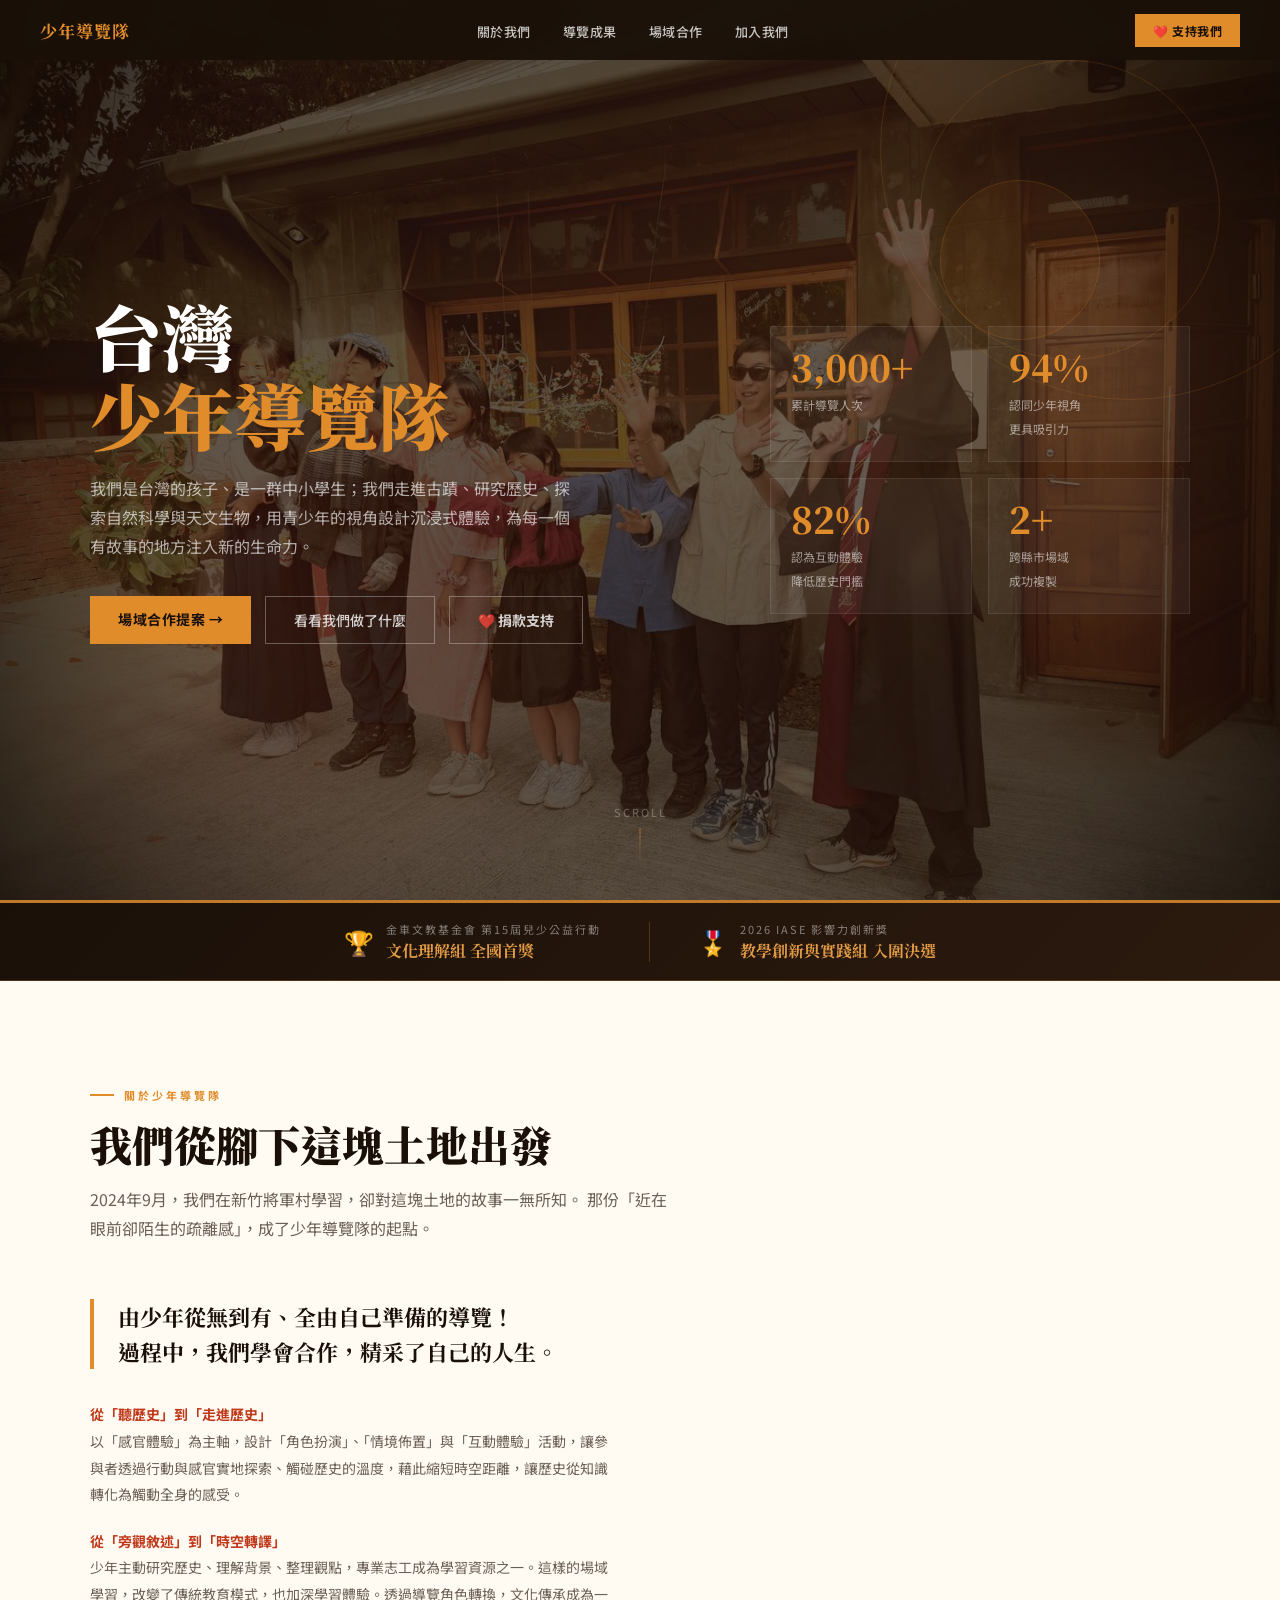
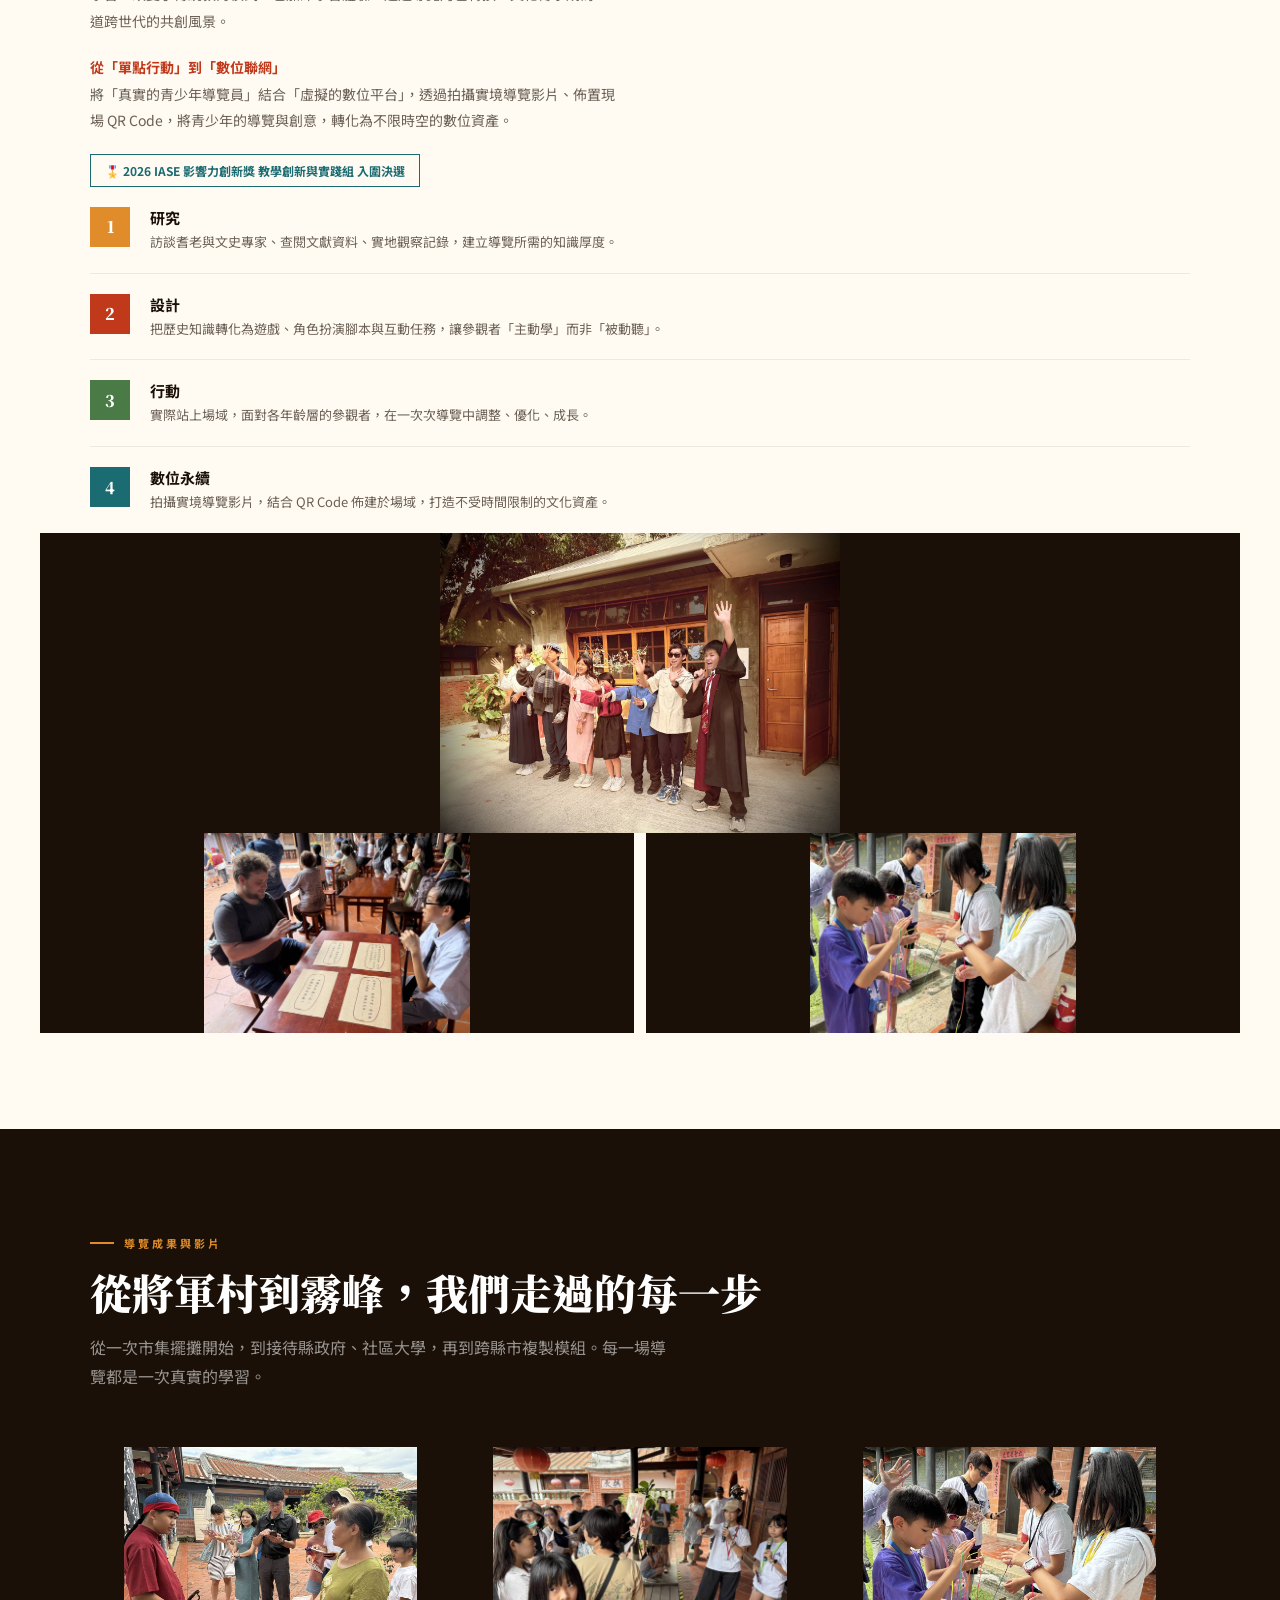
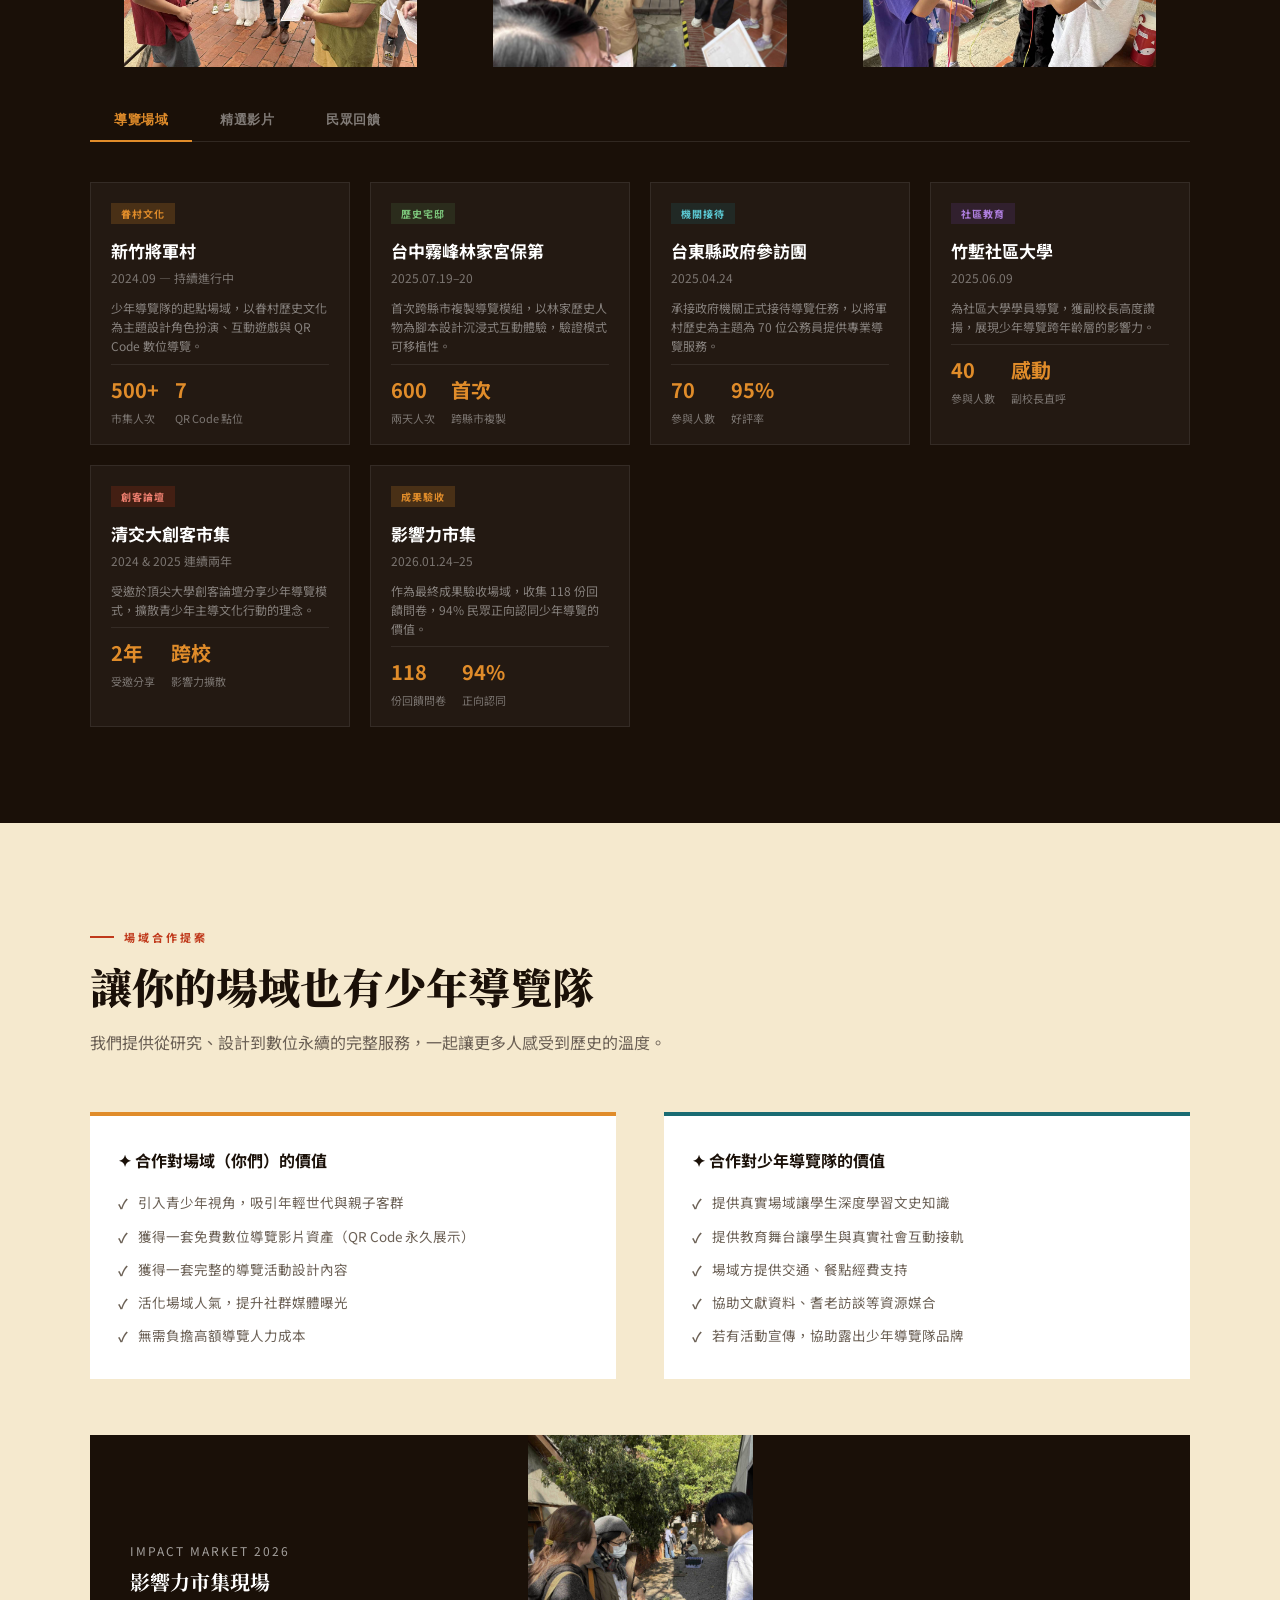
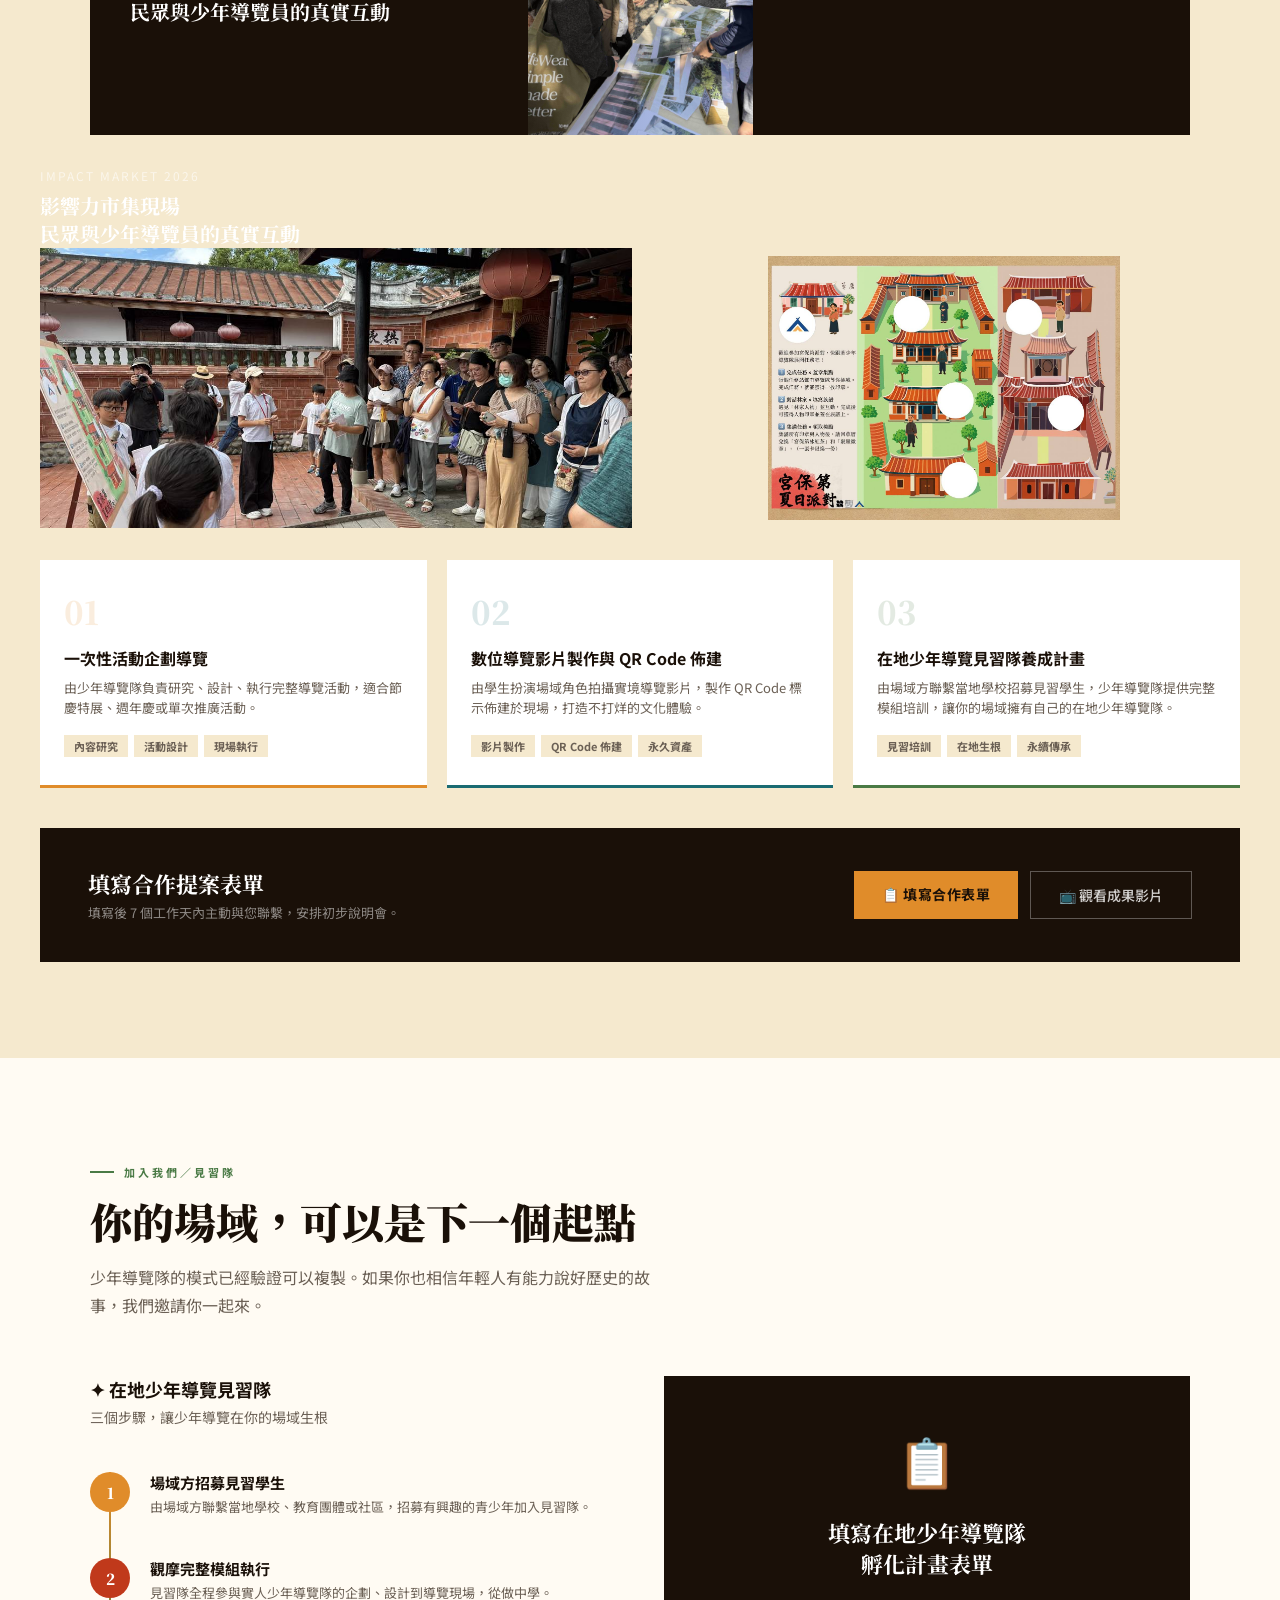
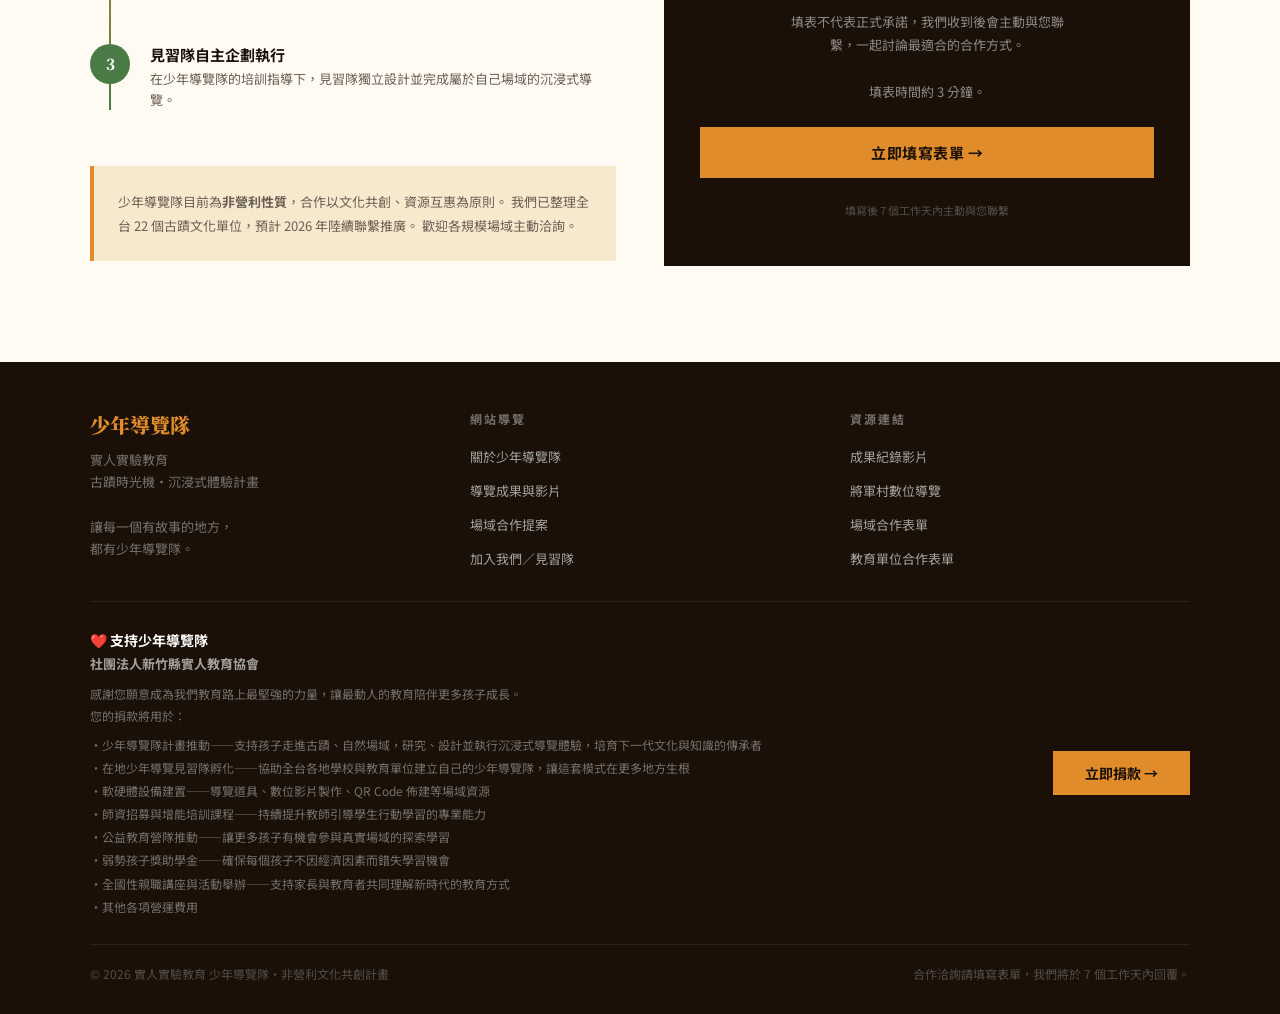
==== index_1.html @ b0af2f9e "Add files via upload" ====
<!DOCTYPE html>
<html lang="zh-Hant">
<head>
<meta charset="UTF-8">
<meta name="viewport" content="width=device-width, initial-scale=1.0">
<title>少年導覽隊｜古蹟時光機</title>
<link href="https://fonts.googleapis.com/css2?family=Noto+Serif+TC:wght@700;900&family=Noto+Sans+TC:wght@300;400;500;700&display=swap" rel="stylesheet">
<style>
:root {
  --ink:      #1A1008;
  --amber:    #E08C2A;
  --amber2:   #F5A623;
  --rust:     #C0391B;
  --sage:     #4A7A45;
  --teal:     #1A6B72;
  --sky:      #2A6FAA;
  --purple:   #6B3FA0;
  --sand:     #F5E9CE;
  --cream:    #FFFBF3;
  --white:    #FFFFFF;
  --gray:     #6B6055;
}

*{margin:0;padding:0;box-sizing:border-box;}
html{scroll-behavior:smooth;}

body{
  font-family:'Noto Sans TC',sans-serif;
  background:var(--cream);
  color:var(--ink);
  overflow-x:hidden;
}

/* ═══ NAV ═══ */
nav{
  position:fixed;top:0;left:0;right:0;z-index:100;
  background:rgba(26,16,8,0.95);
  backdrop-filter:blur(8px);
  display:flex;align-items:center;justify-content:space-between;
  padding:0 40px;height:60px;
}
.nav-logo{
  font-family:'Noto Serif TC',serif;
  font-size:17px;font-weight:700;
  color:var(--amber);
  letter-spacing:1px;
}
.nav-links{display:flex;gap:32px;list-style:none;}
.nav-links a{
  color:rgba(255,255,255,0.75);
  text-decoration:none;font-size:13px;font-weight:500;
  letter-spacing:0.5px;
  transition:color 0.2s;
}
.nav-links a:hover{color:var(--amber);}

/* ═══ HERO ═══ */
.hero{
  min-height:100vh;
  background:var(--ink);
  display:flex;align-items:center;
  position:relative;overflow:hidden;
  padding:100px 40px 60px;
}
.hero-bg{
  position:absolute;inset:0;
  background:
    radial-gradient(ellipse 60% 50% at 70% 40%, rgba(224,140,42,0.12) 0%, transparent 70%),
    radial-gradient(ellipse 40% 60% at 20% 70%, rgba(192,57,27,0.10) 0%, transparent 70%);
}
/* Decorative circles */
.hero-circle{
  position:absolute;border-radius:50%;
  border:1px solid rgba(224,140,42,0.15);
}
.hc1{width:500px;height:500px;right:-100px;top:-100px;}
.hc2{width:300px;height:300px;right:60px;top:60px;}
.hc3{width:160px;height:160px;right:180px;top:180px;background:rgba(224,140,42,0.06);}

.hero-inner{
  max-width:1100px;margin:0 auto;width:100%;
  display:grid;grid-template-columns:1fr 420px;gap:60px;align-items:center;
  position:relative;z-index:1;
}
.hero-kicker{
  display:inline-flex;align-items:center;gap:8px;
  background:rgba(224,140,42,0.15);
  border:1px solid rgba(224,140,42,0.3);
  color:var(--amber);
  font-size:12px;font-weight:700;letter-spacing:2px;
  padding:6px 16px;margin-bottom:24px;
}
.hero-kicker::before{content:'';width:6px;height:6px;background:var(--amber);border-radius:50%;animation:pulse 2s infinite;}
@keyframes pulse{0%,100%{opacity:1;transform:scale(1);}50%{opacity:0.5;transform:scale(0.8);}}

h1.hero-title{
  font-family:'Noto Serif TC',serif;
  font-size:clamp(44px,6vw,72px);
  font-weight:900;
  color:var(--white);
  line-height:1.1;
  margin-bottom:20px;
}
h1.hero-title em{
  font-style:normal;
  color:var(--amber);
  position:relative;
}
.hero-desc{
  font-size:16px;color:rgba(255,255,255,0.65);
  line-height:1.8;max-width:480px;margin-bottom:36px;
}
.hero-cta{display:flex;gap:14px;flex-wrap:wrap;}
.btn-primary{
  background:var(--amber);color:var(--ink);
  padding:13px 28px;font-size:14px;font-weight:700;
  text-decoration:none;letter-spacing:0.5px;
  transition:background 0.2s,transform 0.15s;
  display:inline-block;
}
.btn-primary:hover{background:var(--amber2);transform:translateY(-2px);}
.btn-outline{
  border:1.5px solid rgba(255,255,255,0.3);
  color:rgba(255,255,255,0.8);
  padding:13px 28px;font-size:14px;font-weight:500;
  text-decoration:none;
  transition:border-color 0.2s,color 0.2s;
  display:inline-block;
}
.btn-outline:hover{border-color:var(--amber);color:var(--amber);}

/* Stats right panel */
.hero-stats{
  display:grid;grid-template-columns:1fr 1fr;gap:16px;
}
.hero-stat{
  background:rgba(255,255,255,0.05);
  border:1px solid rgba(255,255,255,0.08);
  padding:22px 20px;
  transition:background 0.2s;
}
.hero-stat:hover{background:rgba(224,140,42,0.08);}
.hero-stat-num{
  font-family:'Noto Serif TC',serif;
  font-size:36px;font-weight:900;
  color:var(--amber);display:block;
  line-height:1;margin-bottom:6px;
}
.hero-stat-label{font-size:12px;color:rgba(255,255,255,0.55);line-height:1.4;}

/* scroll hint */
.scroll-hint{
  position:absolute;bottom:32px;left:50%;transform:translateX(-50%);
  display:flex;flex-direction:column;align-items:center;gap:8px;
  color:rgba(255,255,255,0.3);font-size:11px;letter-spacing:2px;
}
.scroll-arrow{width:1px;height:40px;background:linear-gradient(to bottom,rgba(224,140,42,0.6),transparent);animation:scrollDown 2s infinite;}
@keyframes scrollDown{0%{transform:scaleY(0);transform-origin:top;}50%{transform:scaleY(1);transform-origin:top;}100%{transform:scaleY(0);transform-origin:bottom;}}

/* ═══ SECTION COMMON ═══ */
section{padding:96px 40px;}
.section-inner{max-width:1100px;margin:0 auto;}
.section-eyebrow{
  display:inline-flex;align-items:center;gap:10px;
  font-size:11px;font-weight:700;letter-spacing:3px;
  text-transform:uppercase;margin-bottom:16px;
}
.section-eyebrow .line{width:24px;height:2px;}
h2.section-title{
  font-family:'Noto Serif TC',serif;
  font-size:clamp(28px,4vw,42px);font-weight:900;
  line-height:1.2;margin-bottom:16px;
}
.section-lead{
  font-size:16px;color:var(--gray);line-height:1.8;
  max-width:580px;margin-bottom:56px;
}

/* ═══ ABOUT ═══ */
#about{background:var(--cream);}
.about-grid{
  display:grid;grid-template-columns:1fr 1fr;gap:48px;align-items:start;
}
.about-quote{
  font-family:'Noto Serif TC',serif;
  font-size:22px;font-weight:700;
  color:var(--ink);line-height:1.6;
  border-left:4px solid var(--amber);
  padding-left:24px;margin-bottom:32px;
}
.about-text{font-size:14px;color:var(--gray);line-height:1.9;margin-bottom:20px;}
.module-flow{
  display:flex;flex-direction:column;gap:0;
}
.module-step{
  display:flex;gap:20px;align-items:flex-start;
  padding:20px 0;
  border-bottom:1px solid rgba(0,0,0,0.07);
}
.module-step:last-child{border-bottom:none;}
.step-num{
  width:40px;height:40px;
  display:flex;align-items:center;justify-content:center;
  font-family:'Noto Serif TC',serif;font-size:16px;font-weight:900;
  flex-shrink:0;color:var(--white);
}
.step-body h4{font-size:15px;font-weight:700;margin-bottom:4px;}
.step-body p{font-size:13px;color:var(--gray);line-height:1.6;}

.award-chips{display:flex;flex-wrap:wrap;gap:10px;margin-top:32px;}
.chip{
  display:inline-flex;align-items:center;gap:6px;
  padding:7px 14px;font-size:12px;font-weight:700;
  border:1.5px solid;
}

/* ═══ RESULTS ═══ */
#results{background:var(--ink);color:var(--white);}
#results .section-lead{color:rgba(255,255,255,0.55);}
#results h2.section-title{color:var(--white);}

.results-tabs{
  display:flex;gap:4px;margin-bottom:40px;
  border-bottom:1px solid rgba(255,255,255,0.1);
}
.tab-btn{
  padding:12px 24px;font-size:13px;font-weight:700;
  background:transparent;border:none;cursor:pointer;
  color:rgba(255,255,255,0.45);letter-spacing:0.5px;
  position:relative;transition:color 0.2s;
}
.tab-btn.active{color:var(--amber);}
.tab-btn.active::after{
  content:'';position:absolute;bottom:-1px;left:0;right:0;
  height:2px;background:var(--amber);
}
.tab-content{display:none;}
.tab-content.active{display:block;}

.venue-grid{
  display:grid;grid-template-columns:repeat(auto-fill,minmax(240px,1fr));
  gap:20px;
}
.venue-card{
  background:rgba(255,255,255,0.04);
  border:1px solid rgba(255,255,255,0.08);
  padding:16px 20px;
  transition:background 0.2s,border-color 0.2s;
}
.venue-card:hover{background:rgba(224,140,42,0.08);border-color:rgba(224,140,42,0.3);}
.venue-tag{
  display:inline-block;
  font-size:10px;font-weight:700;letter-spacing:1px;
  padding:3px 10px;margin-bottom:14px;
}
.venue-card h3{font-size:17px;font-weight:700;color:var(--white);margin-bottom:6px;}
.venue-card .meta{font-size:12px;color:rgba(255,255,255,0.4);margin-bottom:12px;}
.venue-stat{
  display:flex;gap:16px;
  padding-top:10px;border-top:1px solid rgba(255,255,255,0.08);
}
.vs-item .num{font-size:20px;font-weight:700;color:var(--amber);display:block;}
.vs-item .lbl{font-size:11px;color:rgba(255,255,255,0.4);}

.video-grid{
  display:grid;grid-template-columns:repeat(auto-fill,minmax(220px,1fr));
  gap:16px;
}
.video-card{
  background:rgba(255,255,255,0.04);
  border:1px solid rgba(255,255,255,0.08);
  overflow:hidden;
  transition:transform 0.2s,border-color 0.2s;
}
.video-card:hover{transform:translateY(-4px);border-color:rgba(224,140,42,0.4);}
.video-thumb{
  height:110px;
  display:flex;align-items:center;justify-content:center;
  font-size:32px;
  position:relative;
}
.video-thumb::after{
  content:'▶';
  position:absolute;
  width:38px;height:38px;
  background:rgba(224,140,42,0.85);
  display:flex;align-items:center;justify-content:center;
  font-size:13px;color:var(--ink);
  border-radius:50%;
}
.video-info{padding:14px 16px;}
.video-info h4{font-size:13px;font-weight:700;color:var(--white);margin-bottom:4px;}
.video-info a{font-size:11px;color:var(--amber);text-decoration:none;}

.feedback-row{
  display:grid;grid-template-columns:1fr 1fr 1fr;gap:16px;
}
.feedback-card{
  background:rgba(255,255,255,0.04);
  border:1px solid rgba(255,255,255,0.08);
  padding:24px;
}
.feedback-card blockquote{
  font-size:14px;color:rgba(255,255,255,0.75);
  line-height:1.7;font-style:italic;margin-bottom:14px;
}
.feedback-card cite{font-size:12px;color:rgba(255,255,255,0.35);font-style:normal;}

/* ═══ PARTNER ═══ */
#partner{background:var(--sand);}
.partner-intro{
  display:grid;grid-template-columns:1fr 1fr;gap:48px;margin-bottom:56px;
}
.benefit-block{
  background:var(--white);
  padding:32px 28px;
  border-top:4px solid;
}
.benefit-block h3{font-size:16px;font-weight:700;margin-bottom:20px;}
.benefit-list{list-style:none;display:flex;flex-direction:column;gap:12px;}
.benefit-list li{
  display:flex;gap:10px;align-items:flex-start;
  font-size:13.5px;color:var(--gray);line-height:1.5;
}
.benefit-list li::before{
  content:'✓';font-weight:700;flex-shrink:0;margin-top:1px;
}

.form-types{
  display:grid;grid-template-columns:repeat(3,1fr);gap:20px;
  margin-bottom:40px;
}
.form-type-card{
  background:var(--white);
  padding:28px 24px;
  border-bottom:3px solid;
  transition:transform 0.2s,box-shadow 0.2s;
}
.form-type-card:hover{transform:translateY(-4px);box-shadow:0 12px 32px rgba(0,0,0,0.1);}
.ftype-num{
  font-family:'Noto Serif TC',serif;
  font-size:32px;font-weight:900;
  opacity:0.15;margin-bottom:12px;display:block;
}
.form-type-card h3{font-size:16px;font-weight:700;margin-bottom:8px;}
.form-type-card p{font-size:13px;color:var(--gray);line-height:1.6;}
.form-type-card .tags{display:flex;flex-wrap:wrap;gap:6px;margin-top:16px;}
.form-type-card .tag{
  font-size:11px;font-weight:700;
  padding:3px 10px;background:var(--sand);
  color:var(--gray);
}

.cta-bar{
  background:var(--ink);
  padding:40px 48px;
  display:flex;align-items:center;justify-content:space-between;
  flex-wrap:wrap;gap:20px;
}
.cta-bar h3{
  font-family:'Noto Serif TC',serif;
  font-size:22px;font-weight:700;
  color:var(--white);
}
.cta-bar p{font-size:13px;color:rgba(255,255,255,0.5);margin-top:4px;}
.cta-bar-btns{display:flex;gap:12px;flex-wrap:wrap;}

/* ═══ JOIN ═══ */
#join{background:var(--cream);}
.join-grid{
  display:grid;grid-template-columns:1fr 1fr;gap:48px;align-items:start;
}
.seedling-steps{
  display:flex;flex-direction:column;gap:0;
  position:relative;
}
.seedling-steps::before{
  content:'';
  position:absolute;left:19px;top:20px;bottom:20px;
  width:2px;background:linear-gradient(to bottom,var(--amber),var(--sage));
}
.seed-step{
  display:flex;gap:20px;align-items:flex-start;
  padding:20px 0;position:relative;
}
.seed-num{
  width:40px;height:40px;border-radius:50%;
  display:flex;align-items:center;justify-content:center;
  font-size:15px;font-weight:900;color:var(--white);
  flex-shrink:0;position:relative;z-index:1;
  font-family:'Noto Serif TC',serif;
}
.seed-body h4{font-size:15px;font-weight:700;margin-bottom:4px;}
.seed-body p{font-size:13px;color:var(--gray);line-height:1.6;}

.join-right{
  background:var(--ink);
  padding:36px 32px;
  position:sticky;top:80px;
}
.join-right h3{
  font-family:'Noto Serif TC',serif;
  font-size:20px;font-weight:700;color:var(--white);margin-bottom:6px;
}
.join-right .sub{font-size:13px;color:rgba(255,255,255,0.45);margin-bottom:28px;}
.join-form-field{margin-bottom:16px;}
.join-form-field label{
  display:block;font-size:12px;font-weight:700;
  color:rgba(255,255,255,0.5);letter-spacing:1px;margin-bottom:6px;
}
.join-form-field input,
.join-form-field select,
.join-form-field textarea{
  width:100%;background:rgba(255,255,255,0.06);
  border:1px solid rgba(255,255,255,0.12);
  color:var(--white);font-size:14px;
  font-family:'Noto Sans TC',sans-serif;
  padding:10px 14px;outline:none;
  transition:border-color 0.2s;
}
.join-form-field input:focus,
.join-form-field select:focus,
.join-form-field textarea:focus{border-color:var(--amber);}
.join-form-field select option{background:var(--ink);}
.join-form-field textarea{height:80px;resize:vertical;}
.form-submit{
  width:100%;padding:13px;
  background:var(--amber);color:var(--ink);
  font-size:15px;font-weight:700;
  border:none;cursor:pointer;
  font-family:'Noto Sans TC',sans-serif;
  transition:background 0.2s;margin-top:4px;
}
.form-submit:hover{background:var(--amber2);}
.form-note{font-size:11px;color:rgba(255,255,255,0.3);text-align:center;margin-top:12px;}

/* ═══ FOOTER ═══ */
footer{
  background:var(--ink);
  padding:48px 40px 32px;
}
.footer-inner{
  max-width:1100px;margin:0 auto;
  display:grid;grid-template-columns:1fr 1fr 1fr;gap:40px;
  padding-bottom:32px;
  border-bottom:1px solid rgba(255,255,255,0.08);
}
.footer-brand .logo{
  font-family:'Noto Serif TC',serif;font-size:20px;font-weight:900;
  color:var(--amber);margin-bottom:10px;
}
.footer-brand p{font-size:13px;color:rgba(255,255,255,0.4);line-height:1.7;}
.footer-col h4{font-size:12px;font-weight:700;color:rgba(255,255,255,0.4);letter-spacing:2px;margin-bottom:16px;}
.footer-col ul{list-style:none;display:flex;flex-direction:column;gap:10px;}
.footer-col a{font-size:13px;color:rgba(255,255,255,0.6);text-decoration:none;transition:color 0.2s;}
.footer-col a:hover{color:var(--amber);}
.footer-bottom{
  max-width:1100px;margin:0 auto;
  padding-top:20px;
  display:flex;justify-content:space-between;align-items:center;
  flex-wrap:wrap;gap:8px;
}
.footer-bottom p{font-size:12px;color:rgba(255,255,255,0.25);}

/* ═══ RESPONSIVE ═══ */
@media(max-width:768px){
  nav{padding:0 20px;}
  .nav-links{display:none;}
  section{padding:64px 24px;}
  .hero{padding:80px 24px 60px;}
  .hero-inner,.about-grid,.partner-intro,.join-grid,.footer-inner{grid-template-columns:1fr;}
  .hero-stats{grid-template-columns:1fr 1fr;}
  .form-types{grid-template-columns:1fr;}
  .feedback-row{grid-template-columns:1fr;}
  .cta-bar{flex-direction:column;padding:28px 24px;}
  .join-right{position:static;}
}
</style>
</head>
<body>

<!-- NAV -->
<nav>
  <div class="nav-logo">少年導覽隊</div>
  <ul class="nav-links">
    <li><a href="#about">關於我們</a></li>
    <li><a href="#results">導覽成果</a></li>
    <li><a href="#partner">場域合作</a></li>
    <li><a href="#join">加入我們</a></li>
  </ul>
  <a href="https://www.surveycake.com/s/ayPAY?utm_id=97758_v0_s00_e233_tv2_tp1_a1den5ez9v5f9m" target="_blank" style="background:var(--amber);color:var(--ink);padding:8px 18px;font-size:12px;font-weight:700;text-decoration:none;letter-spacing:0.5px;white-space:nowrap;transition:background 0.2s;" onmouseover="this.style.background='#F5A623'" onmouseout="this.style.background='var(--amber)'">❤️ 支持我們</a>
</nav>

<!-- HERO -->
<section class="hero">
  <div class="hero-bg"></div>
  <div class="hero-photo" style="position:absolute;inset:0;background:url([data-uri]) center 30%/cover no-repeat;opacity:0.28;"></div>
  <div class="hero-circle hc1"></div>
  <div class="hero-circle hc2"></div>
  <div class="hero-circle hc3"></div>

  <div class="hero-inner">
    <div class="hero-left">
      
      <h1 class="hero-title">
        台灣<br><em>少年導覽隊</em>
      </h1>
      <p class="hero-desc">
        我們是台灣的孩子、是一群中小學生；我們走進古蹟、研究歷史、探索自然科學與天文生物，用青少年的視角設計沉浸式體驗，為每一個有故事的地方注入新的生命力。
      </p>
      <div class="hero-cta">
        <a href="#partner" class="btn-primary">場域合作提案 →</a>
        <a href="#results" class="btn-outline">看看我們做了什麼</a>
        <a href="https://www.surveycake.com/s/ayPAY?utm_id=97758_v0_s00_e233_tv2_tp1_a1den5ez9v5f9m" target="_blank" style="display:inline-block;padding:13px 28px;font-size:14px;font-weight:700;text-decoration:none;background:transparent;border:1.5px solid rgba(255,255,255,0.3);color:rgba(255,255,255,0.8);transition:border-color 0.2s,color 0.2s;" onmouseover="this.style.borderColor='#E08C2A';this.style.color='#E08C2A'" onmouseout="this.style.borderColor='rgba(255,255,255,0.3)';this.style.color='rgba(255,255,255,0.8)'">❤️ 捐款支持</a>
      </div>
    </div>
    <div class="hero-stats">
      <div class="hero-stat">
        <span class="hero-stat-num">3,000+</span>
        <span class="hero-stat-label">累計導覽人次</span>
      </div>
      <div class="hero-stat">
        <span class="hero-stat-num">94%</span>
        <span class="hero-stat-label">認同少年視角<br>更具吸引力</span>
      </div>
      <div class="hero-stat">
        <span class="hero-stat-num">82%</span>
        <span class="hero-stat-label">認為互動體驗<br>降低歷史門檻</span>
      </div>
      <div class="hero-stat">
        <span class="hero-stat-num">2+</span>
        <span class="hero-stat-label">跨縣市場域<br>成功複製</span>
      </div>
    </div>
  </div>
  <div class="scroll-hint">
    <span>SCROLL</span>
    <div class="scroll-arrow"></div>
  </div>
</section>

<!-- AWARD BANNER -->
<div style="background:linear-gradient(135deg,#1a1008 0%,#2C1A0E 100%);border-top:3px solid #C17A2A;border-bottom:1px solid rgba(193,122,42,0.3);padding:18px 40px;">
  <div style="max-width:1100px;margin:0 auto;display:flex;align-items:center;justify-content:center;gap:48px;flex-wrap:wrap;">
    <div style="display:flex;align-items:center;gap:12px;">
      <span style="font-size:24px;">🏆</span>
      <div>
        <p style="font-size:11px;color:rgba(255,255,255,0.45);letter-spacing:2px;margin-bottom:2px;">金車文教基金會 第15屆兒少公益行動</p>
        <p style="font-size:16px;font-weight:700;color:#E09A45;font-family:'Noto Serif TC',serif;">文化理解組 全國首獎</p>
      </div>
    </div>
    <div style="width:1px;height:40px;background:rgba(193,122,42,0.3);"></div>
    <div style="display:flex;align-items:center;gap:12px;">
      <span style="font-size:24px;">🎖️</span>
      <div>
        <p style="font-size:11px;color:rgba(255,255,255,0.45);letter-spacing:2px;margin-bottom:2px;">2026 IASE 影響力創新獎</p>
        <p style="font-size:16px;font-weight:700;color:#E09A45;font-family:'Noto Serif TC',serif;">教學創新與實踐組 入圍決選</p>
      </div>
    </div>
  </div>
</div>

<!-- ABOUT -->
<section id="about">
  <div class="section-inner">
    <div class="section-eyebrow" style="color:var(--amber)">
      <div class="line" style="background:var(--amber)"></div>
      關於少年導覽隊
    </div>
    <h2 class="section-title">我們從腳下這塊土地出發</h2>
    <p class="section-lead">
      2024年9月，我們在新竹將軍村學習，卻對這塊土地的故事一無所知。
      那份「近在眼前卻陌生的疏離感」，成了少年導覽隊的起點。
    </p>

    <div class="about-grid" style="grid-template-columns:1fr 1fr;gap:40px;align-items:start;">
      <div>
        <div class="about-quote">
          由少年從無到有、全由自己準備的導覽！<br>過程中，我們學會合作，精采了自己的人生。
        </div>
        <p class="about-text">
          <strong style="color:var(--rust)">從「聽歷史」到「走進歷史」</strong><br>
          以「感官體驗」為主軸，設計「角色扮演」、「情境佈置」與「互動體驗」活動，讓參與者透過行動與感官實地探索、觸碰歷史的溫度，藉此縮短時空距離，讓歷史從知識轉化為觸動全身的感受。
        </p>
        <p class="about-text">
          <strong style="color:var(--rust)">從「旁觀敘述」到「時空轉譯」</strong><br>
          少年主動研究歷史、理解背景、整理觀點，專業志工成為學習資源之一。這樣的場域學習，改變了傳統教育模式，也加深學習體驗。透過導覽角色轉換，文化傳承成為一道跨世代的共創風景。
        </p>
        <p class="about-text">
          <strong style="color:var(--rust)">從「單點行動」到「數位聯網」</strong><br>
          將「真實的青少年導覽員」結合「虛擬的數位平台」，透過拍攝實境導覽影片、佈置現場 QR Code，將青少年的導覽與創意，轉化為不限時空的數位資產。
        </p>
          <div class="chip" style="border-color:var(--teal);color:var(--teal)">🎖️ 2026 IASE 影響力創新獎 教學創新與實踐組 入圍決選</div>
        </div>
      </div>

      <div class="module-flow">
        <div class="module-step">
          <div class="step-num" style="background:var(--amber)">1</div>
          <div class="step-body">
            <h4>研究</h4>
            <p>訪談耆老與文史專家、查閱文獻資料、實地觀察記錄，建立導覽所需的知識厚度。</p>
          </div>
        </div>
        <div class="module-step">
          <div class="step-num" style="background:var(--rust)">2</div>
          <div class="step-body">
            <h4>設計</h4>
            <p>把歷史知識轉化為遊戲、角色扮演腳本與互動任務，讓參觀者「主動學」而非「被動聽」。</p>
          </div>
        </div>
        <div class="module-step">
          <div class="step-num" style="background:var(--sage)">3</div>
          <div class="step-body">
            <h4>行動</h4>
            <p>實際站上場域，面對各年齡層的參觀者，在一次次導覽中調整、優化、成長。</p>
          </div>
        </div>
        <div class="module-step">
          <div class="step-num" style="background:var(--teal)">4</div>
          <div class="step-body">
            <h4>數位永續</h4>
            <p>拍攝實境導覽影片，結合 QR Code 佈建於場域，打造不受時間限制的文化資產。</p>
          </div>
        </div>
      </div>
    </div

      <div style="display:flex;flex-direction:column;gap:12px;">
        <div style="overflow:hidden;height:300px;background:#1a1008;">
          <img src="[data-uri]" alt="少年導覽隊穿著戲服揮手" style="width:100%;height:100%;object-fit:contain;object-position:center;">
        </div>
        <div style="display:grid;grid-template-columns:1fr 1fr;gap:12px;">
          <div style="overflow:hidden;height:200px;background:#1a1008;">
            <img src="[data-uri]" alt="外籍民眾與少年導覽員對話" style="width:100%;height:100%;object-fit:contain;object-position:center;">
          </div>
          <div style="overflow:hidden;height:200px;background:#1a1008;">
            <img src="[data-uri]" alt="少年與小朋友的互動遊戲" style="width:100%;height:100%;object-fit:contain;object-position:center;">
          </div>
        </div>
      </div>
    </div>
    </div>
    </div>
  </div>
</section>

<!-- RESULTS -->
<section id="results">
  <div class="section-inner">
    <div class="section-eyebrow" style="color:var(--amber)">
      <div class="line" style="background:var(--amber)"></div>
      導覽成果與影片
    </div>
    <h2 class="section-title">從將軍村到霧峰，我們走過的每一步</h2>
    <p class="section-lead">從一次市集擺攤開始，到接待縣政府、社區大學，再到跨縣市複製模組。每一場導覽都是一次真實的學習。</p>

    <!-- Photo strip -->
    <div style="display:grid;grid-template-columns:repeat(3,1fr);gap:8px;margin-bottom:32px;">
      <div style="overflow:hidden;height:220px;background:#1a1008;">
        <img src="[data-uri]" alt="霧峰宮保第庭院導覽" style="width:100%;height:100%;object-fit:contain;">
      </div>
      <div style="overflow:hidden;height:220px;background:#1a1008;">
        <img src="[data-uri]" alt="霧峰林家宮保第導覽大人潮" style="width:100%;height:100%;object-fit:contain;">
      </div>
      <div style="overflow:hidden;height:220px;background:#1a1008;">
        <img src="[data-uri]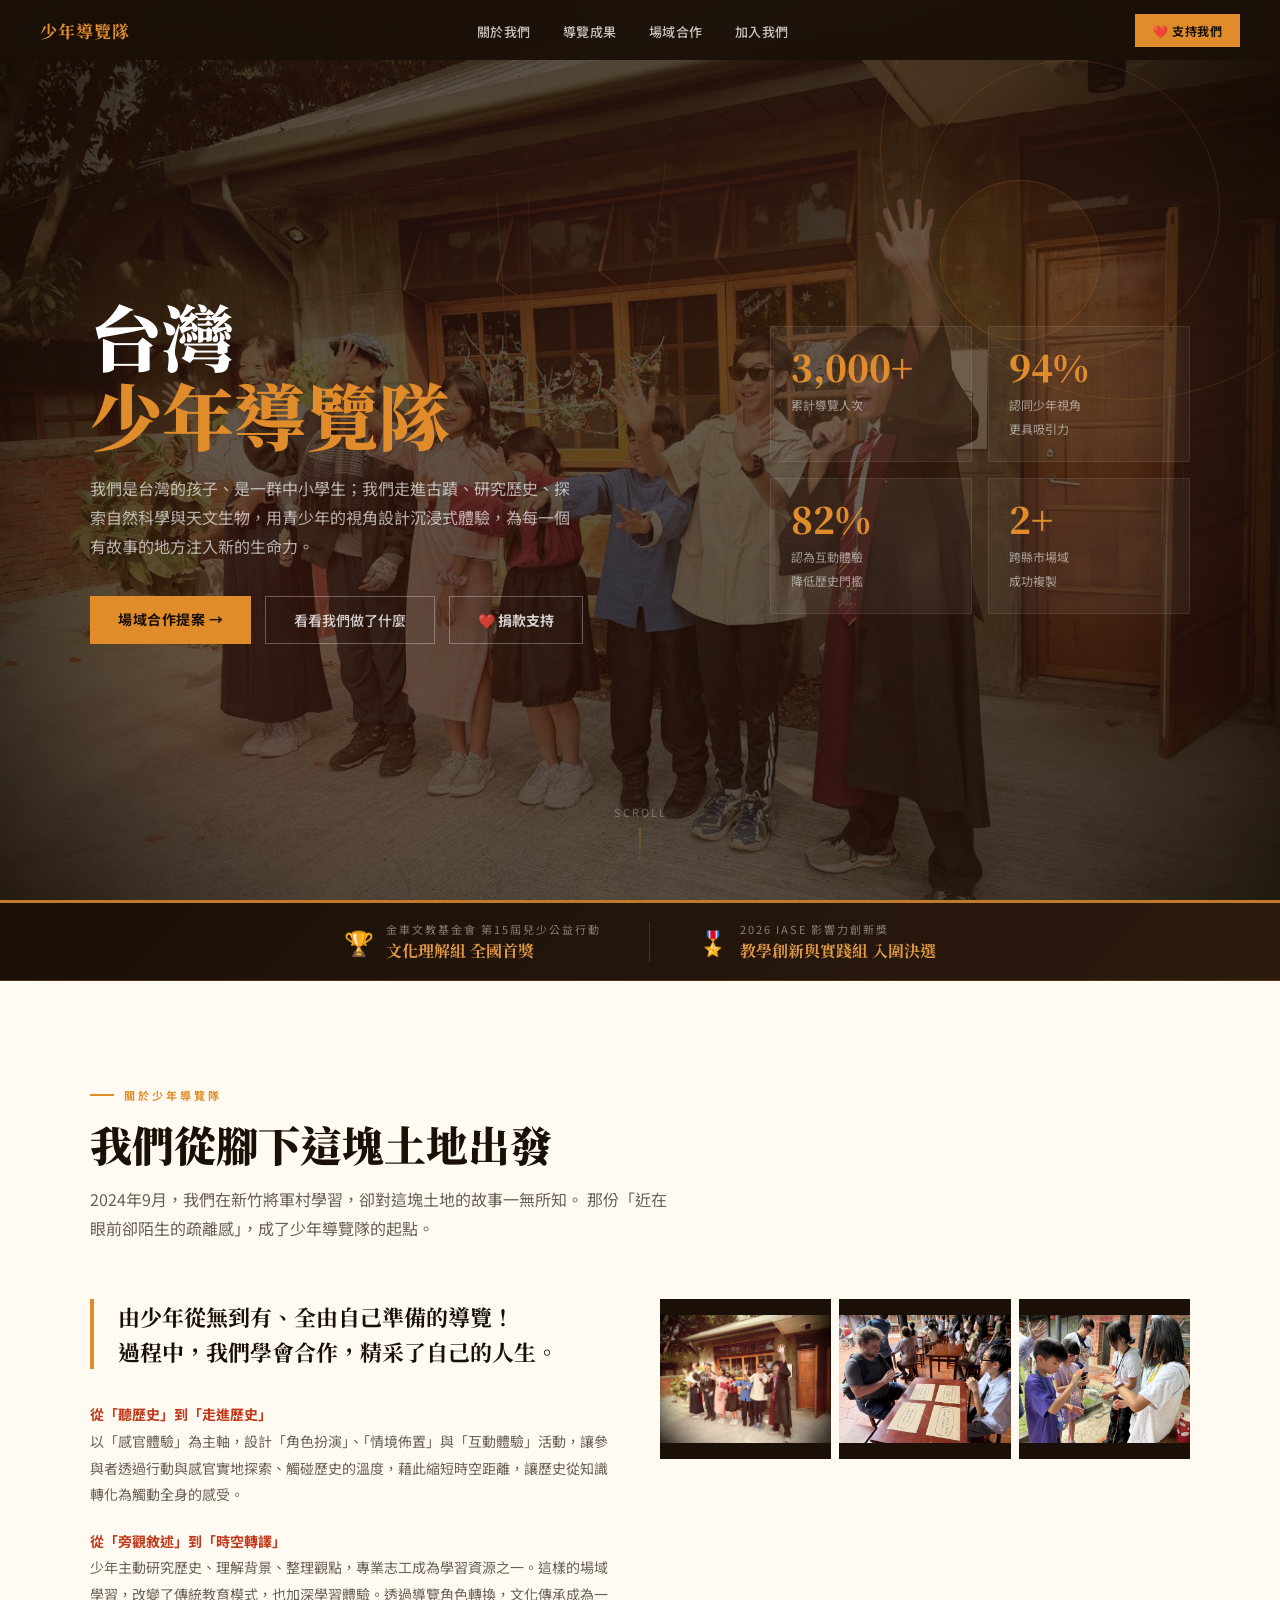
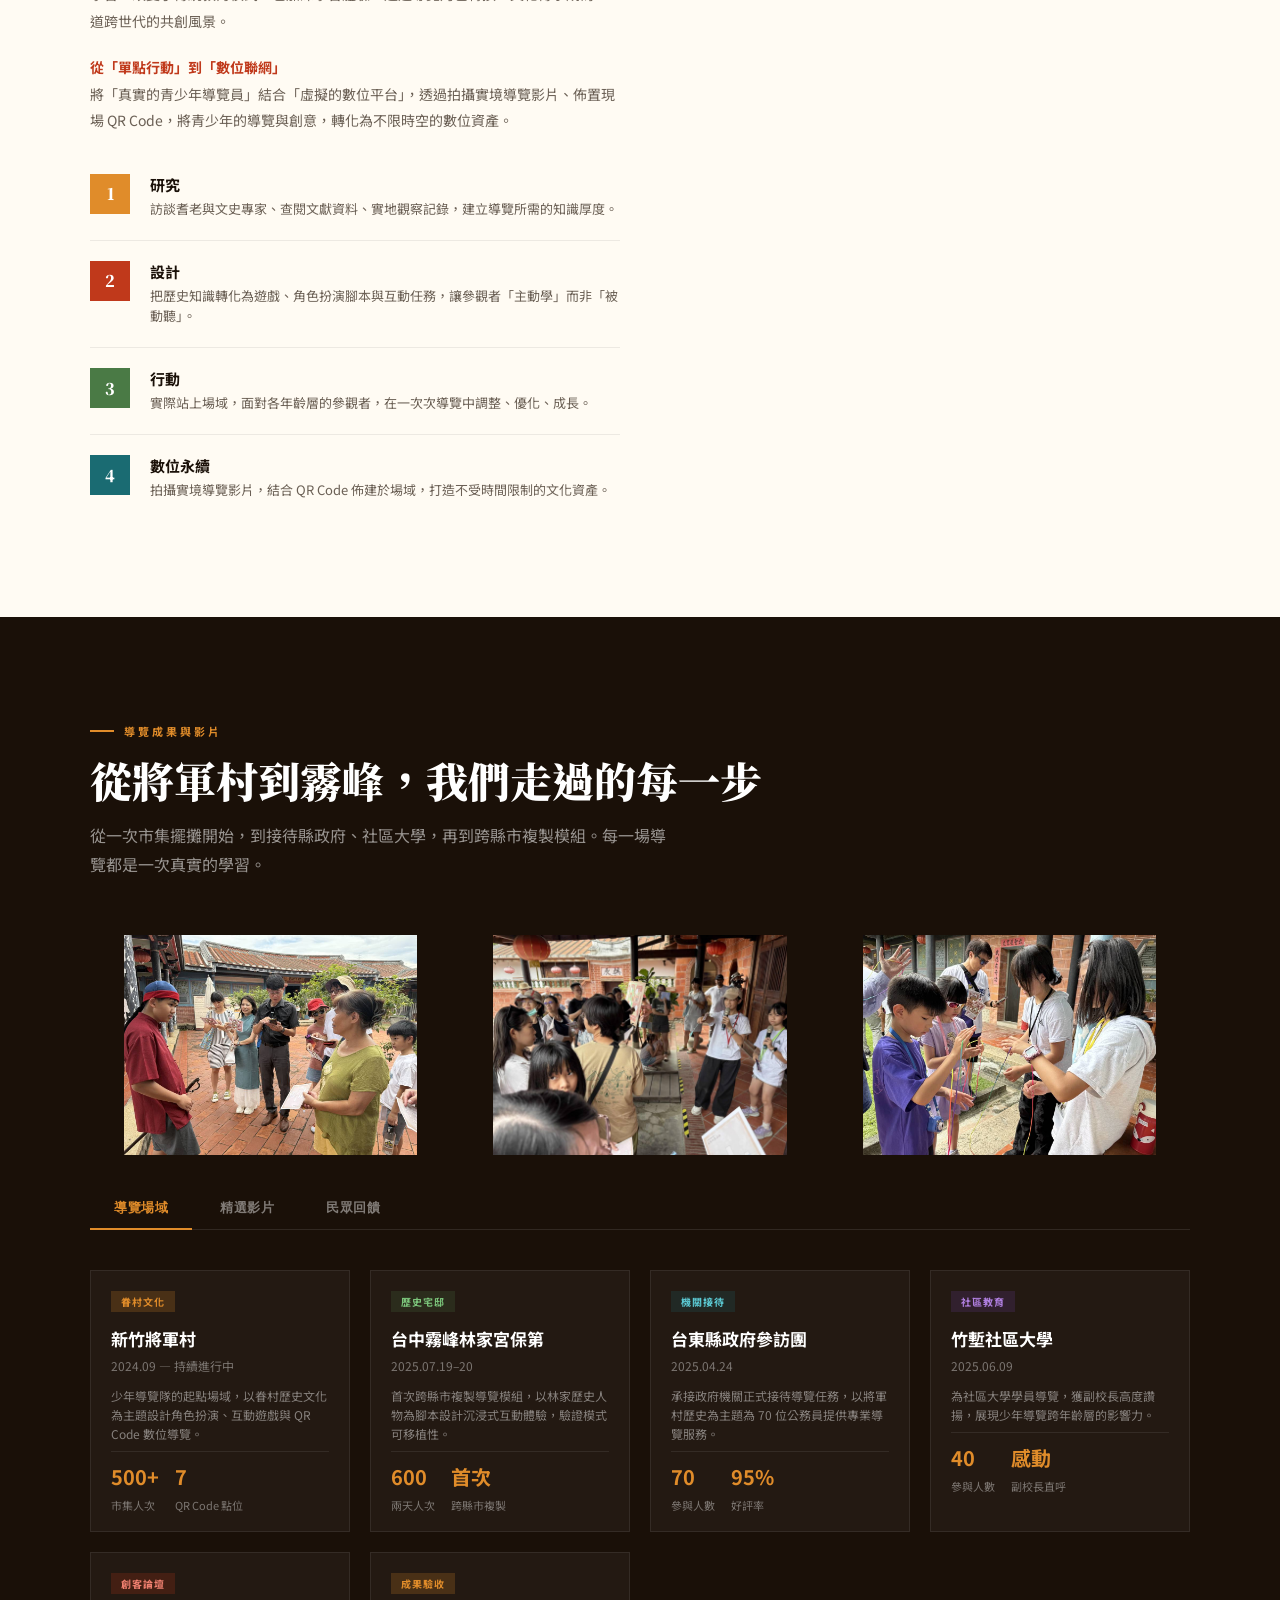
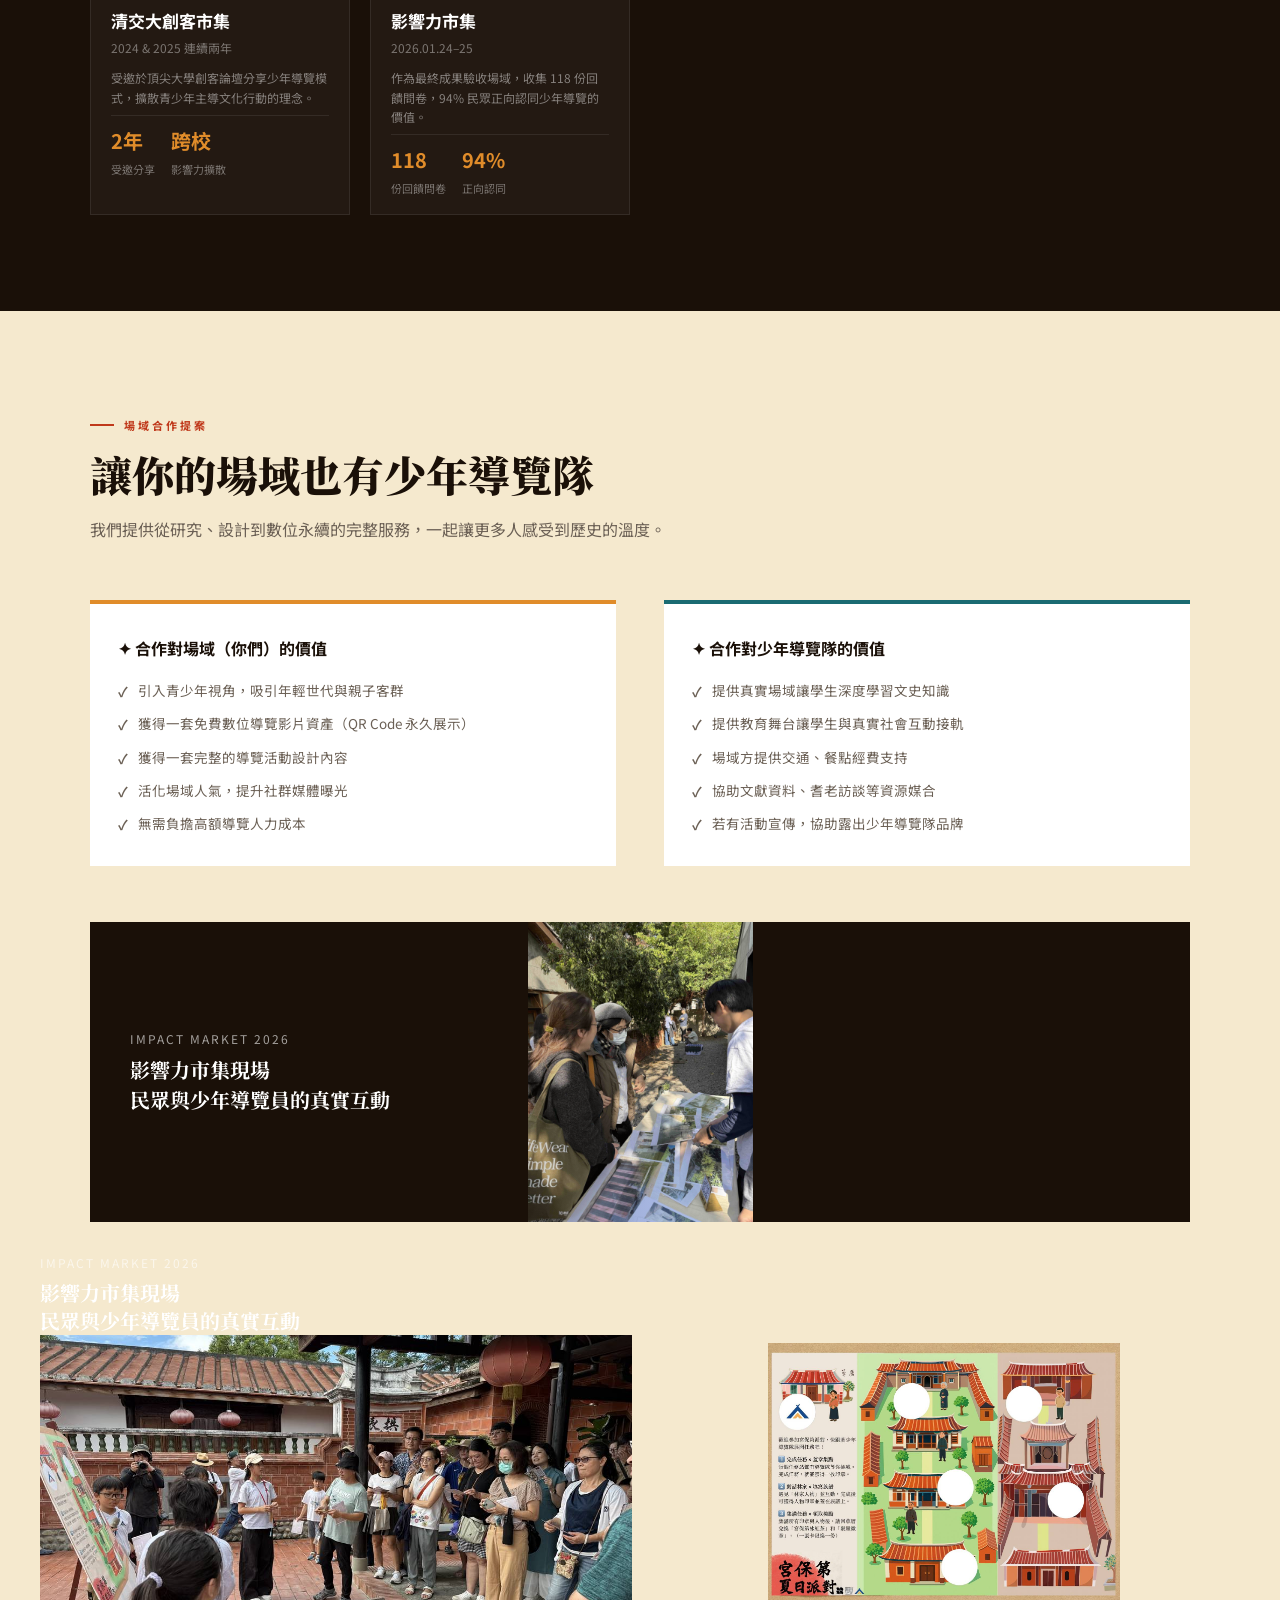
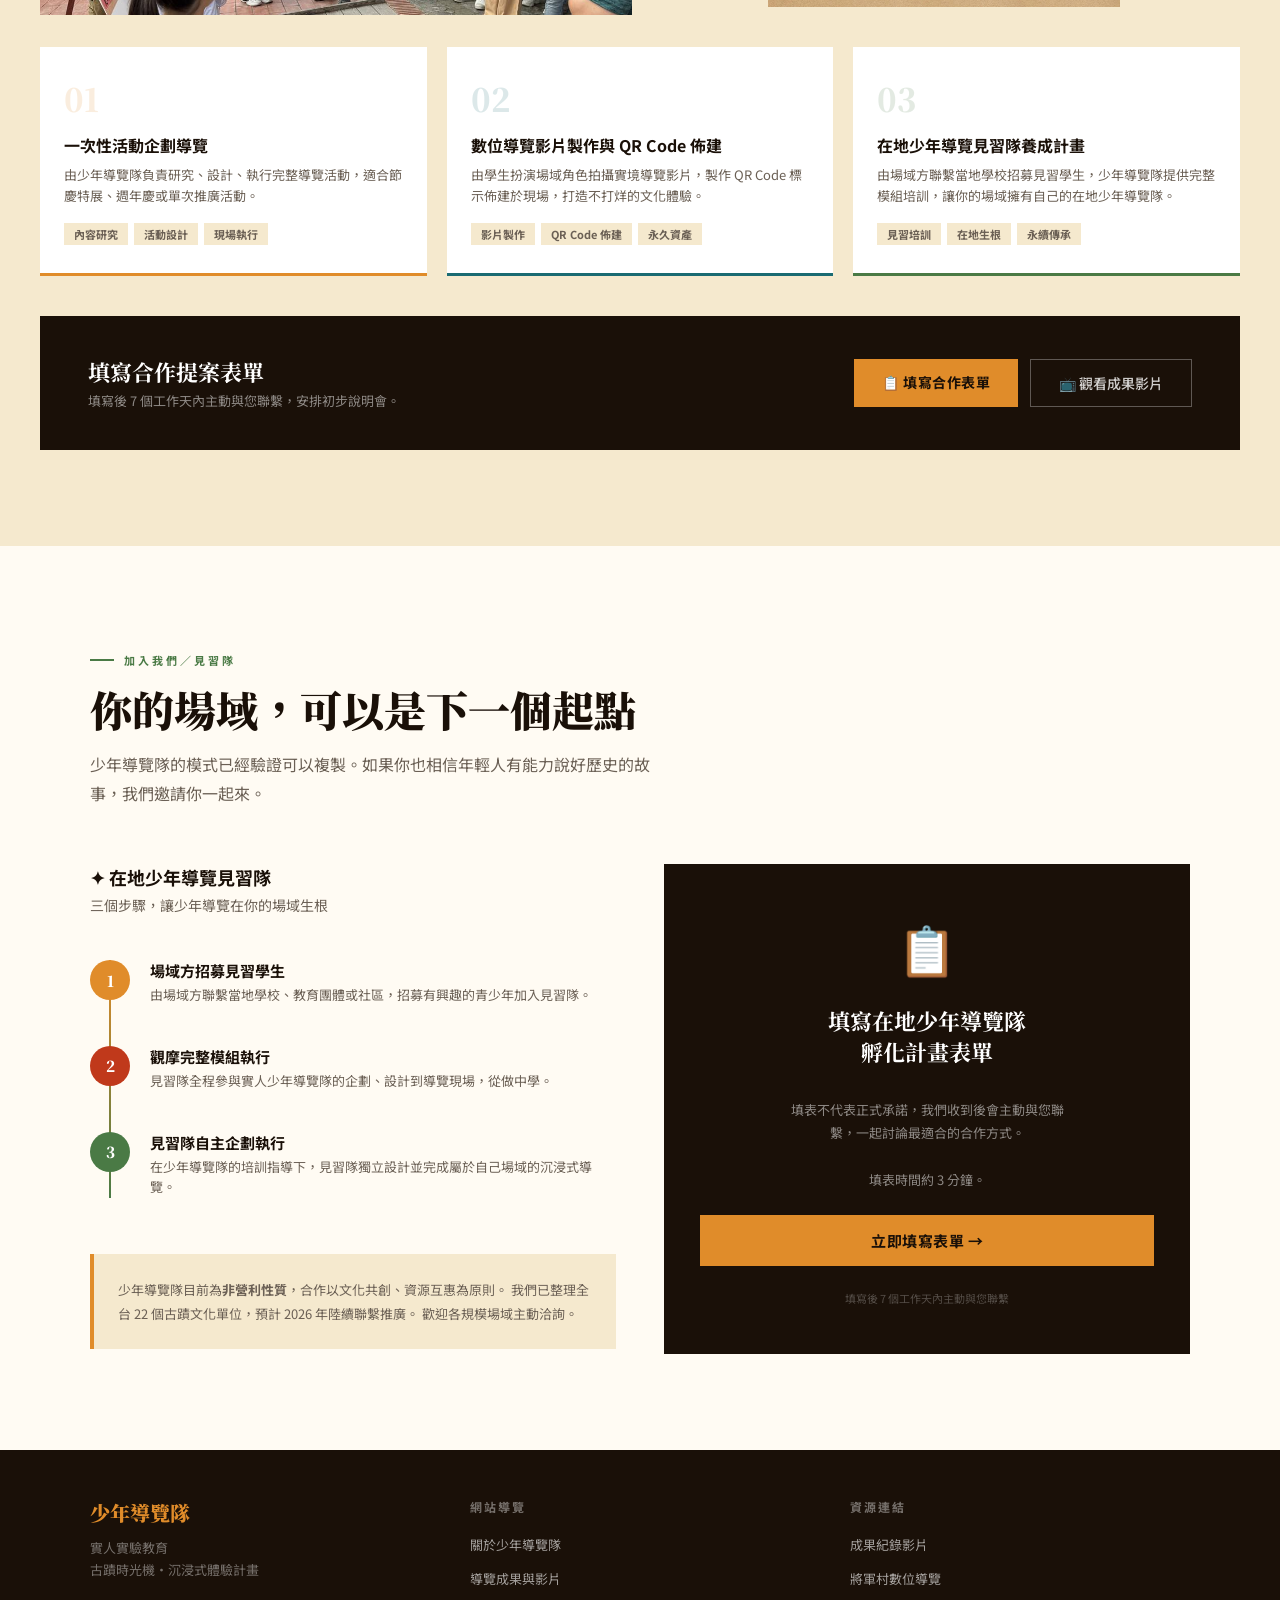
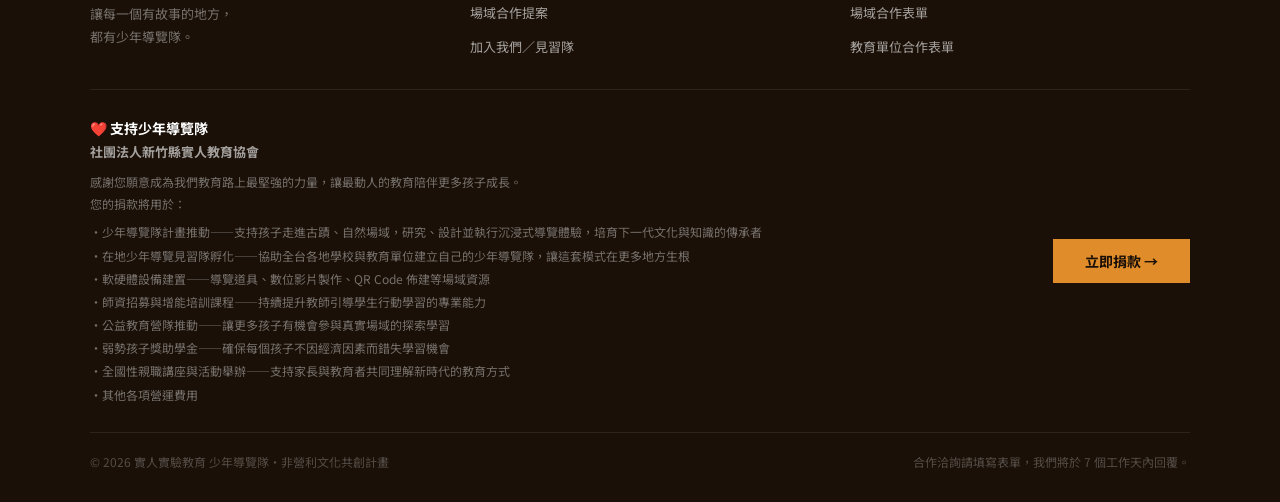
